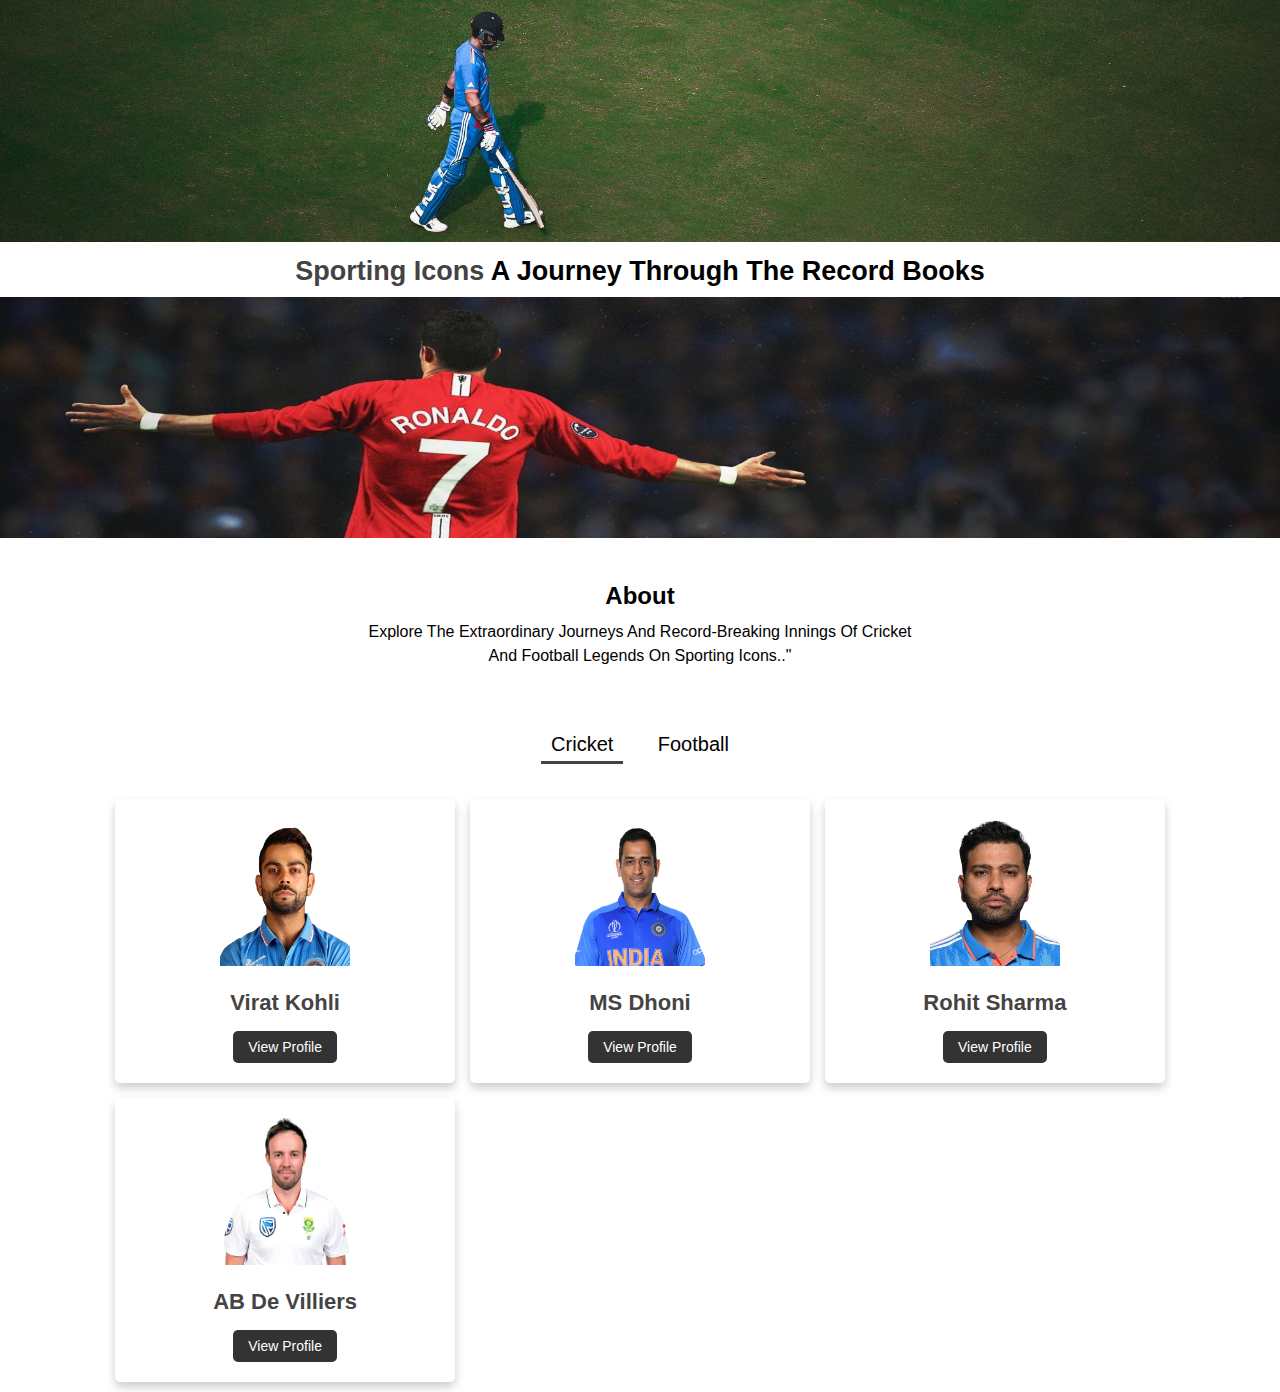
==== index.html @ b9ecc30f "Add files via upload" ====
<!DOCTYPE html>
<html lang="en">
<head>
  <meta charset="UTF-8">
  <meta name="viewport" content="width=device-width, initial-scale=1.0">
  <title>Full Width Image</title>
  <link rel="stylesheet" href="styles.css">
</head>
<body>
  <div class="image-container">
    <img src="virat.jpg" alt="Virat Kohli">
  </div>
  <div class="title">
    <h1><span class="game-glory">Sporting Icons </span>A Journey Through the Record Books</h1>
  </div>
  <div class="image-container">
    <img src="Ronaldo.jpg" alt="Cristiano Ronaldo">
  </div>
  <div class="about-section">
    <div class="about-content">
      <h2>About</h2>
      <p>Explore the extraordinary journeys and record-breaking innings of cricket and football legends on Sporting Icons.."</p>
    </div>
  </div>
  <nav class="navigation">
    <button class="nav-button active" data-target="cricket">Cricket</button>
    <button class="nav-button" data-target="football">Football</button>
</nav>

<div class="container">
    <div class="box-container">
        <div class="box cricket active"> <!-- Add "active" class to indicate initial visibility -->
            <img src="Cricket players/viratcard.png" alt="virat Kohli">
            <h3>Virat Kohli</h3>
            <p></p>
            <a href="cricketer profiles/viratprofile/virat_profile.html" class="btn">View Profile</a>
        </div>
        
        <div class="box cricket active"> <!-- Add "active" class to indicate initial visibility -->
            <img src="Cricket players/dhonicard.png" alt="">
            <h3>MS Dhoni</h3>
            <a href="cricketer profiles/dhoni profile/dhoni_index.html" class="btn">View Profile</a>
        </div>

        <div class="box cricket active"> <!-- Add "active" class to indicate initial visibility -->
          <img src="Cricket players/rohitcard.png" alt="">
          <h3>Rohit Sharma</h3>
          <a href="cricketer profiles/rohit profile/rohit_index.html" class="btn">View Profile</a>
      </div>
      <div class="box cricket active"> <!-- Add "active" class to indicate initial visibility -->
        <img src="Cricket players/abdcard.png" alt="">
        <h3>AB de Villiers</h3>
        <a href="cricketer profiles/abd profile/abd_profile.html" class="btn">View Profile</a>
    </div>
        <div class="box football"> <!-- Add class "football" to indicate football category -->
          <img src="messicard.jpeg" alt="">
          <h3>Lionel Messi</h3>
          <a href="#" class="btn">Stats</a>
      </div>

      <div class="box football"> <!-- Add class "football" to indicate football category -->
          <img src="ronaldocard.jpeg" alt="">
          <h3>Cristiano Ronaldo</h3>
          <a href="#" class="btn">Stats</a>
      </div>

      <div class="box football"> <!-- Add class "football" to indicate football category -->
          <img src="neymarcard.jpeg" alt="">
          <h3>Neymar Jr.</h3>
          <a href="#" class="btn">Stats</a>
      </div>
    </div>
</div>



  <script src="script.js"></script>
</body>
</html>
---- styles.css ----
body, html {
  margin: 0;
  padding: 0;
  font-family: 'SF Pro Display', 'SF Pro Icons', 'Helvetica Neue', Helvetica, Arial, sans-serif;
}

.image-container {
  position: relative;
  width: 100%;
}

img {
  width: 100%;
  height: auto;
}

.title {
  text-align: center;
  padding: 10px;
}

.title h1 {
  font-size: 27px;
  margin: 0;
}

.title .game-glory {
  color: rgb(68, 67, 67); /* Adjust the color as needed */
}

h1 {
  font-size: 20px; 
  margin: 0;
}

.game-glory {
  color: rgb(68, 67, 67); 
}

h2 {
  text-align: center;
  color: black;
}

.about-section {
  text-align: center;
  margin: 20px auto;
  max-width: 600px;
}

.about-content {
  text-align: center;
  padding: 20px;
}

.about-content h2 {
  font-size: 24px;
  margin-bottom: 10px;
}

.about-content p {
  font-size: 16px;
  line-height: 1.5;
  margin: 0;
}
.box {
  display: none; /* Initially hide all boxes */
}

.box.active {
  display: block; /* Display active boxes */
}


/* Previous CSS styles remain unchanged */

.navigation {
  text-align: center;
  margin-bottom: 20px;
  margin-top: 40px; /* Adding space at the top */
}

.nav-button {
  background-color: transparent;
  border: none;
  color: black;
  cursor: pointer;
  font-size: 20px;
  margin: 0 10px;
  padding: 5px 10px;
}

.nav-button.active {
  border-bottom: 3px solid  rgb(68, 67, 67); /* Add underline for active button */
}

/*Card Section*/
@import url('https://fonts.googleapis.com/css2?family=Poppins:wght@100;200;300;400;500;600;700&display=swap');

* {
    font-family: 'Poppins', sans-serif;
    margin: 0;
    padding: 0;
    box-sizing: border-box;
    outline: none;
    border: none;
    text-decoration: none;
    text-transform: capitalize;
    transition: .2s linear;
}

.container {
    background: white;
    padding: 15px 9%;
    padding-bottom: 10px;
    min-height: 400px;
    border-radius: 10px; /* Adding border radius to the container */
}

.container .heading {
    text-align: center;
    padding-bottom: 5px;
    color: #fff;
    text-shadow: 0 5px 10px rgba(0, 0, 0, .2);
    font-size: 50px;
}

.container .box-container {
    display: grid;
    grid-template-columns: repeat(auto-fit, minmax(270px, 1fr));
    gap: 15px;
}

.container .box-container .box {
    box-shadow: 0 5px 10px rgba(0, 0, 0, .2);
    border-radius: 5px; /* Adding border radius to the box */
    background: #fff;
    text-align: center;
    padding: 20px 20px;
    
}

.container .box-container .box img {
    width: 130px;
    height: auto;
    max-width: 100%; /* Ensuring all images fit within the container */
    max-height: 170px; /* Limiting the height to maintain aspect ratio */
    margin-bottom: 15px;
}

.container .box-container .box h3 {
    color: #444;
    font-size: 22px;
    padding: 5px 0;
}

.container .box-container .box p {
    color: #777;
    font-size: 15px;
    line-height: 1.8;
}

.container .box-container .box .btn {
    margin-top: 10px;
    display: inline-block;
    background: #333;
    color: #fff;
    font-size: 14px;
    border-radius: 5px;
    padding: 8px 15px;
}

.container .box-container .box .btn:hover {
    letter-spacing: 1px;
}

.container .box-container .box:hover {
    box-shadow: 0 10px 15px rgba(0, 0, 0, .3);
    transform: scale(1.03);
}


@media (max-width: 768px) {
    .container {
        padding: 10px;
        min-height: auto;
    }

    .container .box-container {
        grid-template-columns: repeat(2, 1fr);
    }

    .container .box-container .box img {
        max-width: 100px;
        max-height: 100px; /* Adjusting image size for smaller screens */
    }

    .container .box-container .box .btn {
        font-size: 12px;
        padding: 6px 12px;
    }
}
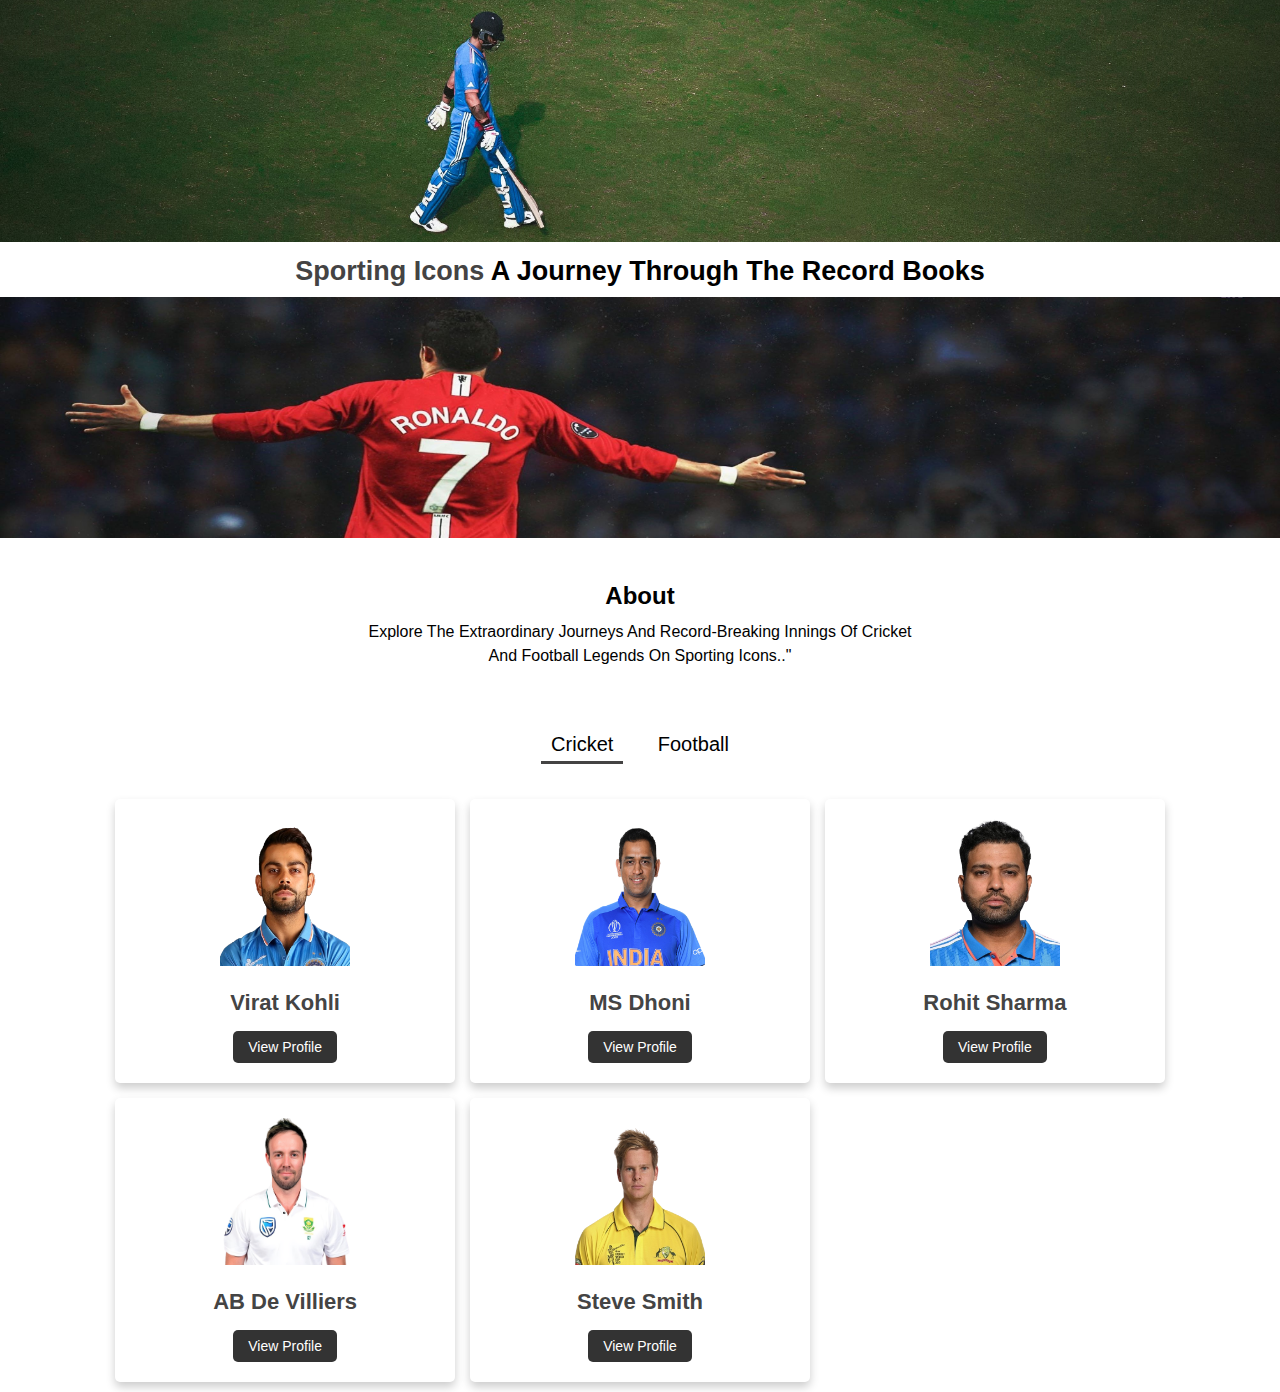
==== commit b2a0e705: "Add files via upload" ====
--- a/index.html
+++ b/index.html
@@ -30,45 +30,49 @@
 <div class="container">
     <div class="box-container">
         <div class="box cricket active"> <!-- Add "active" class to indicate initial visibility -->
-            <img src="Cricket players/viratcard.png" alt="virat Kohli">
+            <img src="Player cards/viratcard.png" alt="virat Kohli">
             <h3>Virat Kohli</h3>
             <p></p>
             <a href="cricketer profiles/viratprofile/virat_profile.html" class="btn">View Profile</a>
         </div>
         
         <div class="box cricket active"> <!-- Add "active" class to indicate initial visibility -->
-            <img src="Cricket players/dhonicard.png" alt="">
+            <img src="Player cards/dhonicard.png" alt="">
             <h3>MS Dhoni</h3>
             <a href="cricketer profiles/dhoni profile/dhoni_index.html" class="btn">View Profile</a>
         </div>
 
         <div class="box cricket active"> <!-- Add "active" class to indicate initial visibility -->
-          <img src="Cricket players/rohitcard.png" alt="">
+          <img src="Player cards/rohitcard.png" alt="">
           <h3>Rohit Sharma</h3>
           <a href="cricketer profiles/rohit profile/rohit_index.html" class="btn">View Profile</a>
       </div>
       <div class="box cricket active"> <!-- Add "active" class to indicate initial visibility -->
-        <img src="Cricket players/abdcard.png" alt="">
+        <img src="Player cards/abdcard.png" alt="">
         <h3>AB de Villiers</h3>
         <a href="cricketer profiles/abd profile/abd_profile.html" class="btn">View Profile</a>
     </div>
-        <div class="box football"> <!-- Add class "football" to indicate football category -->
-          <img src="messicard.jpeg" alt="">
-          <h3>Lionel Messi</h3>
-          <a href="#" class="btn">Stats</a>
-      </div>
+    <div class="box cricket active"> <!-- Add "active" class to indicate initial visibility -->
+      <img src="Player cards/smithcard.png" alt="">
+      <h3>Steve Smith</h3>
+      <a href="cricketer profiles/Smith profile/smith_index.html" class="btn">View Profile</a>
+  </div>
 
       <div class="box football"> <!-- Add class "football" to indicate football category -->
-          <img src="ronaldocard.jpeg" alt="">
+          <img src="Player cards/cristianocard.png" alt="">
           <h3>Cristiano Ronaldo</h3>
-          <a href="#" class="btn">Stats</a>
+          <a href="Football players/cristiano profile/cristiano_index.html" class="btn">View Profile</a>
       </div>
-
       <div class="box football"> <!-- Add class "football" to indicate football category -->
-          <img src="neymarcard.jpeg" alt="">
-          <h3>Neymar Jr.</h3>
-          <a href="#" class="btn">Stats</a>
-      </div>
+        <img src="Player cards/messicard.png" alt="">
+        <h3>Lionel Messi</h3>
+        <a href="Football players/messi profile/messi_index.html" class="btn">View Profile</a>
+    </div>
+    <div class="box football"> <!-- Add class "football" to indicate football category -->
+      <img src="Player cards/neymarcard.png" alt="">
+      <h3>Neymar Jr</h3>
+      <a href="Football players/neymer profile/neymer_index.html" class="btn">View Profile</a>
+  </div>
     </div>
 </div>
 
